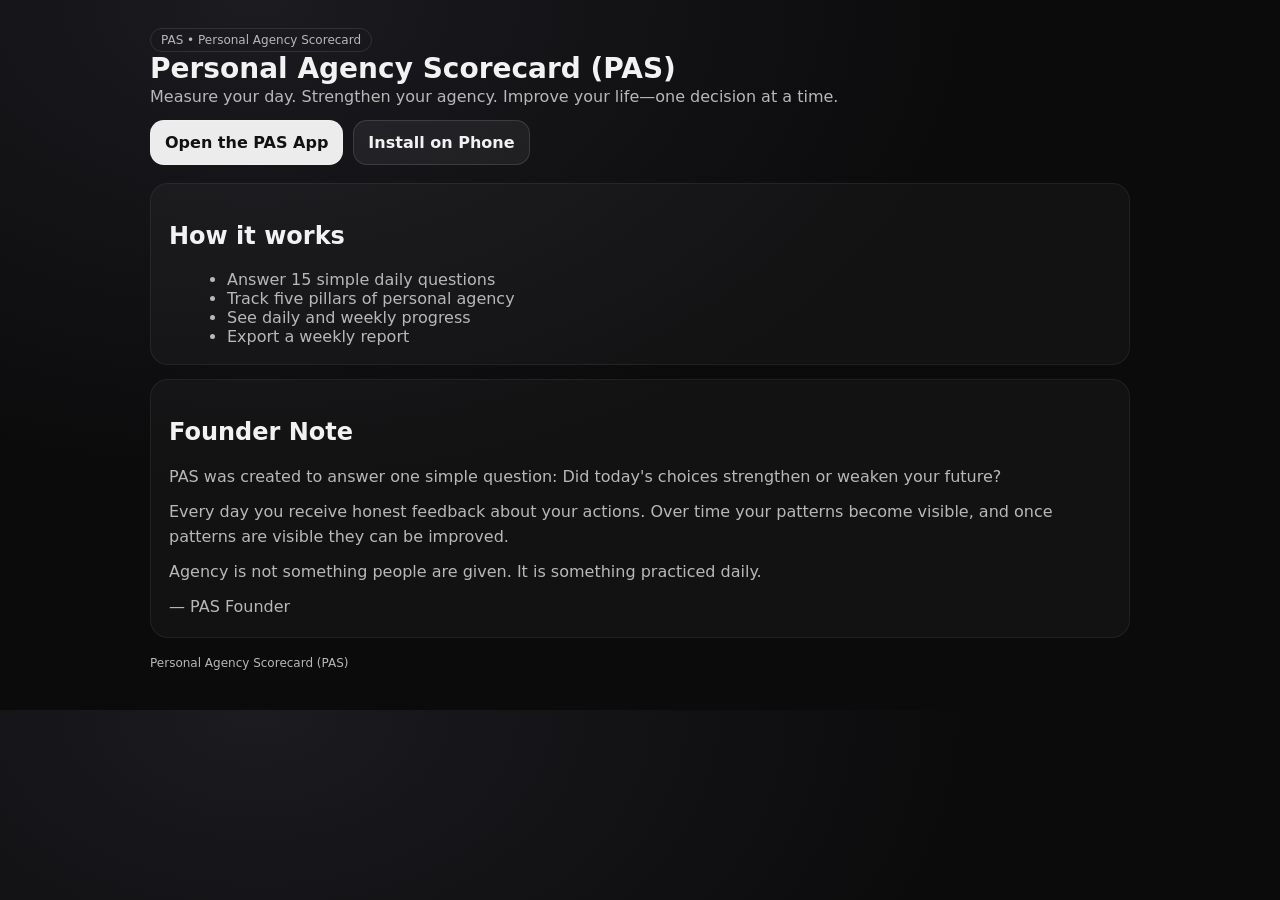
==== index.html @ 323c85a0 "Add PAS landing page" ====
<!doctype html>
<html lang="en">
<head>
<meta charset="utf-8"/>
<meta name="viewport" content="width=device-width,initial-scale=1"/>
<meta name="theme-color" content="#111111"/>
<title>Personal Agency Scorecard (PAS)</title>

<style>
:root{--bg:#0b0b0c;--text:#f2f2f2;--muted:#b8b8b8;--card:#121214;--radius:18px}

body{
margin:0;
font-family:system-ui,-apple-system,Segoe UI,Roboto,Helvetica,Arial,sans-serif;
background:radial-gradient(1200px 800px at 20% 0%, #1b1b20 0%, var(--bg) 60%);
color:var(--text)
}

.wrap{
max-width:980px;
margin:0 auto;
padding:28px 18px 40px
}

.hero{display:grid;gap:12px}

h1{margin:0;font-size:28px}

p{margin:0;color:var(--muted);line-height:1.55}

.tag{
display:inline-block;
font-size:12px;
color:var(--muted);
border:1px solid rgba(255,255,255,.10);
padding:4px 10px;
border-radius:999px
}

.btns{
display:flex;
gap:10px;
flex-wrap:wrap;
margin-top:10px
}

a.btn{
display:inline-flex;
align-items:center;
justify-content:center;
padding:12px 14px;
border-radius:14px;
font-weight:800;
text-decoration:none;
border:1px solid rgba(255,255,255,.12)
}

.primary{
background:rgba(255,255,255,.92);
color:#111
}

.ghost{
background:rgba(255,255,255,.06);
color:var(--text)
}

.grid{
display:grid;
gap:14px;
margin-top:18px
}

.card{
background:rgba(255,255,255,.03);
border:1px solid rgba(255,255,255,.06);
border-radius:var(--radius);
padding:18px
}

.list{
margin:10px 0 0 18px;
color:var(--muted)
}

.footer{
margin-top:18px;
color:var(--muted);
font-size:12px
}

.link{
color:#ffffff;
font-weight:700;
text-decoration:none
}
</style>
</head>

<body>

<div class="wrap">

<span class="tag">PAS • Personal Agency Scorecard</span>

<h1>Personal Agency Scorecard (PAS)</h1>

<p>
Measure your day. Strengthen your agency. Improve your life—one decision at a time.
</p>

<div class="btns">

<a class="btn primary" href="./app/">Open the PAS App</a>

<a class="btn ghost" href="./app/">Install on Phone</a>

</div>

<div class="grid">

<div class="card">

<h2>How it works</h2>

<ul class="list">

<li>Answer 15 simple daily questions</li>

<li>Track five pillars of personal agency</li>

<li>See daily and weekly progress</li>

<li>Export a weekly report</li>

</ul>

</div>

<div class="card">

<h2>Founder Note</h2>

<p>
PAS was created to answer one simple question:
Did today's choices strengthen or weaken your future?
</p>

<p style="margin-top:10px;">
Every day you receive honest feedback about your actions. Over time your patterns become visible, and once patterns are visible they can be improved.
</p>

<p style="margin-top:10px;">
Agency is not something people are given. It is something practiced daily.
</p>

<p style="margin-top:10px;">
— PAS Founder
</p>

</div>

</div>

<div class="footer">

Personal Agency Scorecard (PAS)

</div>

</div>

</body>
</html>
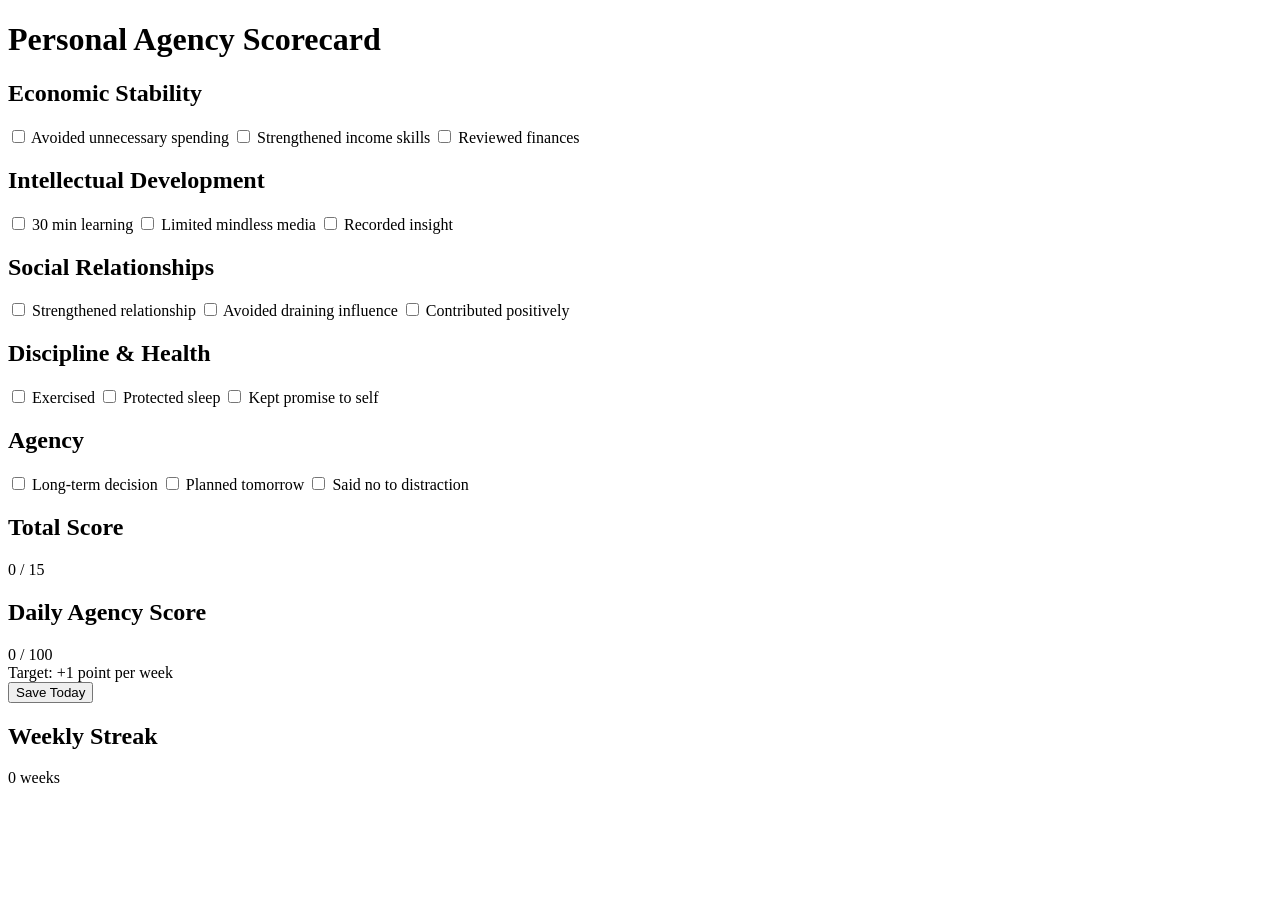
==== commit 938b8031: "Install PAS engine" ====
--- a/index.html
+++ b/index.html
@@ -1,174 +1,98 @@
-<!doctype html>
+<!DOCTYPE html>
 <html lang="en">
+
 <head>
-<meta charset="utf-8"/>
-<meta name="viewport" content="width=device-width,initial-scale=1"/>
-<meta name="theme-color" content="#111111"/>
-<title>Personal Agency Scorecard (PAS)</title>
 
-<style>
-:root{--bg:#0b0b0c;--text:#f2f2f2;--muted:#b8b8b8;--card:#121214;--radius:18px}
+<meta charset="UTF-8">
+<meta name="viewport" content="width=device-width, initial-scale=1">
 
-body{
-margin:0;
-font-family:system-ui,-apple-system,Segoe UI,Roboto,Helvetica,Arial,sans-serif;
-background:radial-gradient(1200px 800px at 20% 0%, #1b1b20 0%, var(--bg) 60%);
-color:var(--text)
-}
+<title>PAS</title>
 
-.wrap{
-max-width:980px;
-margin:0 auto;
-padding:28px 18px 40px
-}
+<link rel="stylesheet" href="styles.css">
 
-.hero{display:grid;gap:12px}
-
-h1{margin:0;font-size:28px}
-
-p{margin:0;color:var(--muted);line-height:1.55}
-
-.tag{
-display:inline-block;
-font-size:12px;
-color:var(--muted);
-border:1px solid rgba(255,255,255,.10);
-padding:4px 10px;
-border-radius:999px
-}
-
-.btns{
-display:flex;
-gap:10px;
-flex-wrap:wrap;
-margin-top:10px
-}
-
-a.btn{
-display:inline-flex;
-align-items:center;
-justify-content:center;
-padding:12px 14px;
-border-radius:14px;
-font-weight:800;
-text-decoration:none;
-border:1px solid rgba(255,255,255,.12)
-}
-
-.primary{
-background:rgba(255,255,255,.92);
-color:#111
-}
-
-.ghost{
-background:rgba(255,255,255,.06);
-color:var(--text)
-}
-
-.grid{
-display:grid;
-gap:14px;
-margin-top:18px
-}
-
-.card{
-background:rgba(255,255,255,.03);
-border:1px solid rgba(255,255,255,.06);
-border-radius:var(--radius);
-padding:18px
-}
-
-.list{
-margin:10px 0 0 18px;
-color:var(--muted)
-}
-
-.footer{
-margin-top:18px;
-color:var(--muted);
-font-size:12px
-}
-
-.link{
-color:#ffffff;
-font-weight:700;
-text-decoration:none
-}
-</style>
 </head>
 
 <body>
 
-<div class="wrap">
+<h1>Personal Agency Scorecard</h1>
 
-<span class="tag">PAS • Personal Agency Scorecard</span>
+<div class="scorecard">
 
-<h1>Personal Agency Scorecard (PAS)</h1>
+<div class="pillar">
 
-<p>
-Measure your day. Strengthen your agency. Improve your life—one decision at a time.
-</p>
+<h2>Economic Stability</h2>
 
-<div class="btns">
-
-<a class="btn primary" href="./app/">Open the PAS App</a>
-
-<a class="btn ghost" href="./app/">Install on Phone</a>
+<label><input type="checkbox" class="score"> Avoided unnecessary spending</label>
+<label><input type="checkbox" class="score"> Strengthened income skills</label>
+<label><input type="checkbox" class="score"> Reviewed finances</label>
 
 </div>
 
-<div class="grid">
+<div class="pillar">
 
-<div class="card">
+<h2>Intellectual Development</h2>
 
-<h2>How it works</h2>
-
-<ul class="list">
-
-<li>Answer 15 simple daily questions</li>
-
-<li>Track five pillars of personal agency</li>
-
-<li>See daily and weekly progress</li>
-
-<li>Export a weekly report</li>
-
-</ul>
+<label><input type="checkbox" class="score"> 30 min learning</label>
+<label><input type="checkbox" class="score"> Limited mindless media</label>
+<label><input type="checkbox" class="score"> Recorded insight</label>
 
 </div>
 
-<div class="card">
+<div class="pillar">
 
-<h2>Founder Note</h2>
+<h2>Social Relationships</h2>
 
-<p>
-PAS was created to answer one simple question:
-Did today's choices strengthen or weaken your future?
-</p>
+<label><input type="checkbox" class="score"> Strengthened relationship</label>
+<label><input type="checkbox" class="score"> Avoided draining influence</label>
+<label><input type="checkbox" class="score"> Contributed positively</label>
 
-<p style="margin-top:10px;">
-Every day you receive honest feedback about your actions. Over time your patterns become visible, and once patterns are visible they can be improved.
-</p>
+</div>
 
-<p style="margin-top:10px;">
-Agency is not something people are given. It is something practiced daily.
-</p>
+<div class="pillar">
 
-<p style="margin-top:10px;">
-— PAS Founder
-</p>
+<h2>Discipline & Health</h2>
+
+<label><input type="checkbox" class="score"> Exercised</label>
+<label><input type="checkbox" class="score"> Protected sleep</label>
+<label><input type="checkbox" class="score"> Kept promise to self</label>
+
+</div>
+
+<div class="pillar">
+
+<h2>Agency</h2>
+
+<label><input type="checkbox" class="score"> Long-term decision</label>
+<label><input type="checkbox" class="score"> Planned tomorrow</label>
+<label><input type="checkbox" class="score"> Said no to distraction</label>
 
 </div>
 
 </div>
 
-<div class="footer">
+<div class="results">
 
-Personal Agency Scorecard (PAS)
+<h2>Total Score</h2>
 
+<div id="total">0 / 15</div>
+
+<h2>Daily Agency Score</h2>
+
+<div id="agencyScore">0 / 100</div>
+
+<div class="target">
+Target: +1 point per week
 </div>
 
 </div>
 
+<button onclick="saveDay()">Save Today</button>
+
+<h2>Weekly Streak</h2>
+
+<div id="streak">0 weeks</div>
+
+<script src="app.js"></script>
+
 </body>
 </html>
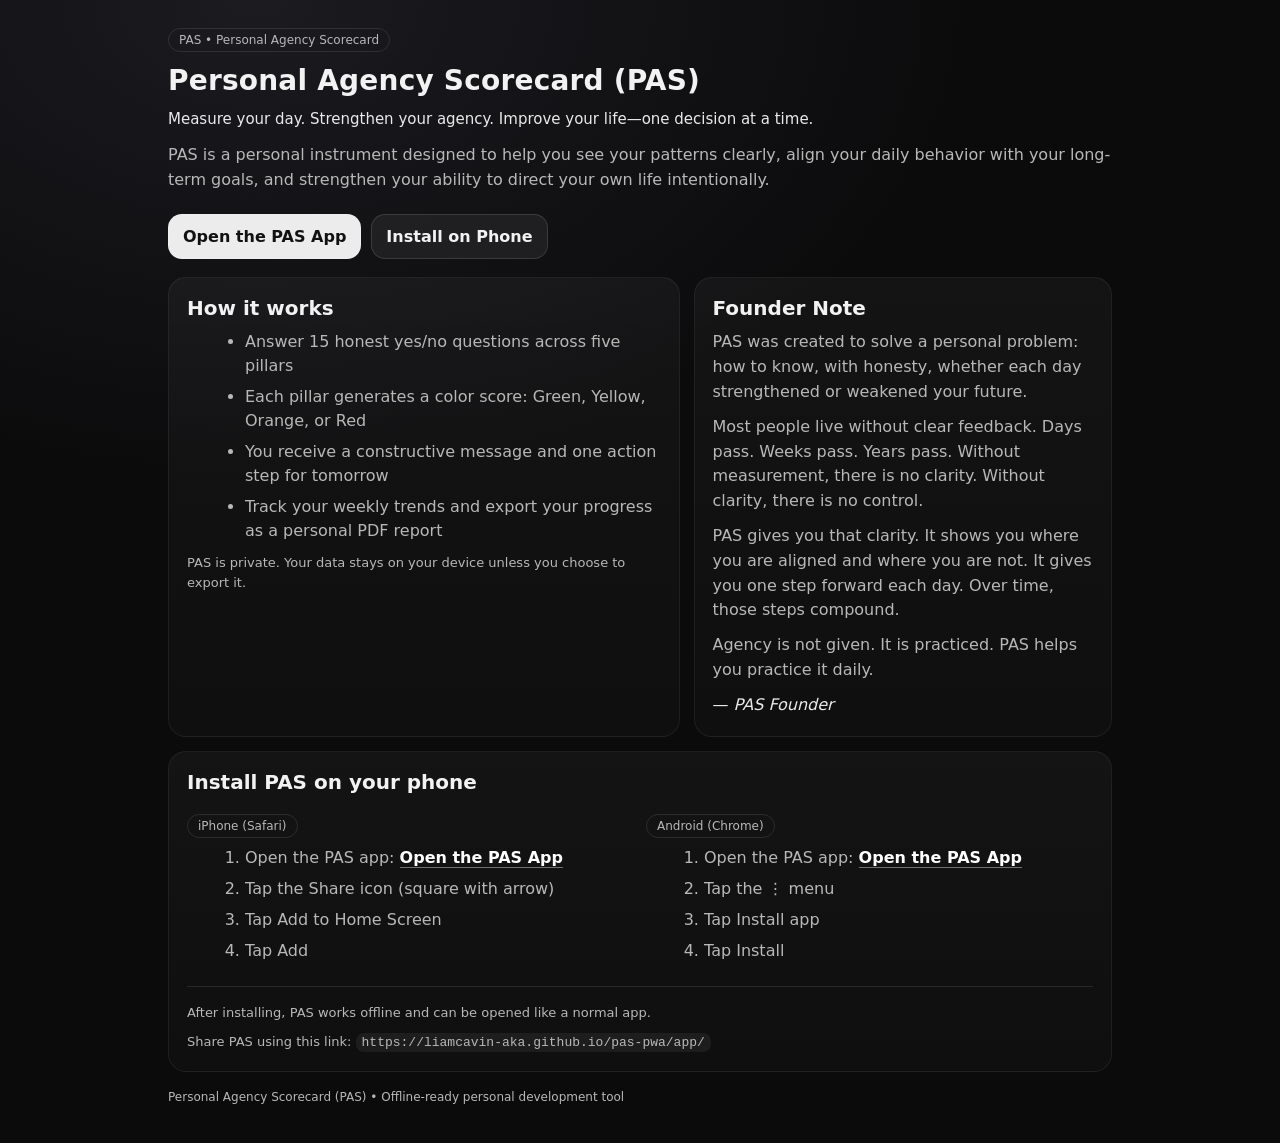
==== commit 18a1c794: "Update index.html" ====
--- a/index.html
+++ b/index.html
@@ -1,98 +1,317 @@
-<!DOCTYPE html>
+<!doctype html>
 <html lang="en">
-
 <head>
-
-<meta charset="UTF-8">
-<meta name="viewport" content="width=device-width, initial-scale=1">
-
-<title>PAS</title>
-
-<link rel="stylesheet" href="styles.css">
-
+  <meta charset="utf-8"/>
+  <meta name="viewport" content="width=device-width,initial-scale=1"/>
+  <meta name="theme-color" content="#111111"/>
+  <title>Personal Agency Scorecard (PAS)</title>
+  <style>
+    :root{
+      --bg:#0b0b0c;
+      --text:#f2f2f2;
+      --muted:#b8b8b8;
+      --card:#121214;
+      --radius:18px;
+    }
+
+    *{box-sizing:border-box}
+
+    body{
+      margin:0;
+      font-family:system-ui,-apple-system,Segoe UI,Roboto,Helvetica,Arial,sans-serif;
+      background:radial-gradient(1200px 800px at 20% 0%, #1b1b20 0%, var(--bg) 60%);
+      color:var(--text);
+    }
+
+    .wrap{
+      max-width:980px;
+      margin:0 auto;
+      padding:28px 18px 40px;
+    }
+
+    .hero{
+      display:grid;
+      gap:12px;
+    }
+
+    h1{
+      margin:0;
+      font-size:28px;
+      letter-spacing:.2px;
+    }
+
+    h2{
+      margin:0 0 10px 0;
+      font-size:20px;
+    }
+
+    p{
+      margin:0;
+      color:var(--muted);
+      line-height:1.55;
+    }
+
+    .tag{
+      display:inline-block;
+      width:max-content;
+      font-size:12px;
+      color:var(--muted);
+      border:1px solid rgba(255,255,255,.10);
+      padding:4px 10px;
+      border-radius:999px;
+    }
+
+    .btns{
+      display:flex;
+      gap:10px;
+      flex-wrap:wrap;
+      margin-top:10px;
+    }
+
+    a.btn{
+      display:inline-flex;
+      align-items:center;
+      justify-content:center;
+      padding:12px 14px;
+      border-radius:14px;
+      font-weight:800;
+      text-decoration:none;
+      border:1px solid rgba(255,255,255,.12);
+      transition:.15s ease;
+    }
+
+    a.btn:hover{
+      transform:translateY(-1px);
+    }
+
+    .primary{
+      background:rgba(255,255,255,.92);
+      color:#111;
+      border-color:rgba(255,255,255,.6);
+    }
+
+    .ghost{
+      background:rgba(255,255,255,.06);
+      color:var(--text);
+    }
+
+    .grid{
+      display:grid;
+      gap:14px;
+      margin-top:18px;
+    }
+
+    @media(min-width:900px){
+      .grid{grid-template-columns:1.1fr .9fr;}
+    }
+
+    .card{
+      background:linear-gradient(180deg, rgba(255,255,255,.04), rgba(255,255,255,.02));
+      border:1px solid rgba(255,255,255,.06);
+      border-radius:var(--radius);
+      padding:18px;
+    }
+
+    .list{
+      margin:10px 0 0 18px;
+      color:var(--muted);
+    }
+
+    .list li{
+      margin:7px 0;
+      line-height:1.5;
+    }
+
+    .hr{
+      border-top:1px solid rgba(255,255,255,.10);
+      margin:16px 0;
+    }
+
+    .footer{
+      margin-top:18px;
+      color:var(--muted);
+      font-size:12px;
+    }
+
+    code{
+      background:rgba(255,255,255,.06);
+      padding:2px 6px;
+      border-radius:8px;
+    }
+
+    .two{
+      display:grid;
+      gap:12px;
+    }
+
+    @media(min-width:900px){
+      .two{grid-template-columns:1fr 1fr;}
+    }
+
+    .step{
+      margin-top:10px;
+    }
+
+    .step ol{
+      margin:8px 0 0 18px;
+      color:var(--muted);
+    }
+
+    .step li{
+      margin:7px 0;
+      line-height:1.5;
+    }
+
+    .tip{
+      margin-top:10px;
+      color:var(--muted);
+      font-size:13px;
+      line-height:1.5;
+    }
+
+    .tagline{
+      font-size:15px;
+      color:#eaeaea;
+      line-height:1.45;
+    }
+
+    .link{
+      color:#ffffff;
+      font-weight:700;
+      text-decoration:none;
+      border-bottom:1px solid rgba(255,255,255,.4);
+    }
+
+    .link:hover{
+      border-bottom:1px solid rgba(255,255,255,.8);
+    }
+  </style>
 </head>
-
 <body>
-
-<h1>Personal Agency Scorecard</h1>
-
-<div class="scorecard">
-
-<div class="pillar">
-
-<h2>Economic Stability</h2>
-
-<label><input type="checkbox" class="score"> Avoided unnecessary spending</label>
-<label><input type="checkbox" class="score"> Strengthened income skills</label>
-<label><input type="checkbox" class="score"> Reviewed finances</label>
-
-</div>
-
-<div class="pillar">
-
-<h2>Intellectual Development</h2>
-
-<label><input type="checkbox" class="score"> 30 min learning</label>
-<label><input type="checkbox" class="score"> Limited mindless media</label>
-<label><input type="checkbox" class="score"> Recorded insight</label>
-
-</div>
-
-<div class="pillar">
-
-<h2>Social Relationships</h2>
-
-<label><input type="checkbox" class="score"> Strengthened relationship</label>
-<label><input type="checkbox" class="score"> Avoided draining influence</label>
-<label><input type="checkbox" class="score"> Contributed positively</label>
-
-</div>
-
-<div class="pillar">
-
-<h2>Discipline & Health</h2>
-
-<label><input type="checkbox" class="score"> Exercised</label>
-<label><input type="checkbox" class="score"> Protected sleep</label>
-<label><input type="checkbox" class="score"> Kept promise to self</label>
-
-</div>
-
-<div class="pillar">
-
-<h2>Agency</h2>
-
-<label><input type="checkbox" class="score"> Long-term decision</label>
-<label><input type="checkbox" class="score"> Planned tomorrow</label>
-<label><input type="checkbox" class="score"> Said no to distraction</label>
-
-</div>
-
-</div>
-
-<div class="results">
-
-<h2>Total Score</h2>
-
-<div id="total">0 / 15</div>
-
-<h2>Daily Agency Score</h2>
-
-<div id="agencyScore">0 / 100</div>
-
-<div class="target">
-Target: +1 point per week
-</div>
-
-</div>
-
-<button onclick="saveDay()">Save Today</button>
-
-<h2>Weekly Streak</h2>
-
-<div id="streak">0 weeks</div>
-
-<script src="app.js"></script>
-
+  <div class="wrap">
+
+    <div class="hero">
+      <span class="tag">PAS • Personal Agency Scorecard</span>
+
+      <h1>Personal Agency Scorecard (PAS)</h1>
+
+      <div class="tagline">
+        Measure your day. Strengthen your agency. Improve your life—one decision at a time.
+      </div>
+
+      <p>
+        PAS is a personal instrument designed to help you see your patterns clearly,
+        align your daily behavior with your long-term goals, and strengthen your ability
+        to direct your own life intentionally.
+      </p>
+
+      <div class="btns">
+        <a class="btn primary" href="./app/">Open the PAS App</a>
+
+        <a class="btn ghost" href="./app/"
+           onclick="alert('Tip: On iPhone, tap Share → Add to Home Screen after the app opens.'); return true;">
+          Install on Phone
+        </a>
+      </div>
+    </div>
+
+    <div class="grid">
+
+      <div class="card">
+        <h2>How it works</h2>
+
+        <ul class="list">
+          <li>Answer 15 honest yes/no questions across five pillars</li>
+          <li>Each pillar generates a color score: Green, Yellow, Orange, or Red</li>
+          <li>You receive a constructive message and one action step for tomorrow</li>
+          <li>Track your weekly trends and export your progress as a personal PDF report</li>
+        </ul>
+
+        <div class="tip">
+          PAS is private. Your data stays on your device unless you choose to export it.
+        </div>
+      </div>
+
+      <div class="card">
+        <h2>Founder Note</h2>
+
+        <p>
+          PAS was created to solve a personal problem: how to know, with honesty,
+          whether each day strengthened or weakened your future.
+        </p>
+
+        <p style="margin-top:10px;">
+          Most people live without clear feedback. Days pass. Weeks pass. Years pass.
+          Without measurement, there is no clarity. Without clarity, there is no control.
+        </p>
+
+        <p style="margin-top:10px;">
+          PAS gives you that clarity. It shows you where you are aligned and where you are not.
+          It gives you one step forward each day. Over time, those steps compound.
+        </p>
+
+        <p style="margin-top:10px;">
+          Agency is not given. It is practiced. PAS helps you practice it daily.
+        </p>
+
+        <p style="margin-top:10px;color:#eaeaea;">
+          — <em>PAS Founder</em>
+        </p>
+      </div>
+
+    </div>
+
+    <div class="card" style="margin-top:14px;">
+      <h2>Install PAS on your phone</h2>
+
+      <div class="two">
+
+        <div class="step">
+          <div class="tag">iPhone (Safari)</div>
+
+          <ol>
+            <li>
+              Open the PAS app:
+              <a class="link" href="./app/">Open the PAS App</a>
+            </li>
+            <li>Tap the Share icon (square with arrow)</li>
+            <li>Tap Add to Home Screen</li>
+            <li>Tap Add</li>
+          </ol>
+        </div>
+
+        <div class="step">
+          <div class="tag">Android (Chrome)</div>
+
+          <ol>
+            <li>
+              Open the PAS app:
+              <a class="link" href="./app/">Open the PAS App</a>
+            </li>
+            <li>Tap the ⋮ menu</li>
+            <li>Tap Install app</li>
+            <li>Tap Install</li>
+          </ol>
+        </div>
+
+      </div>
+
+      <div class="hr"></div>
+
+      <div class="tip">
+        After installing, PAS works offline and can be opened like a normal app.
+      </div>
+
+      <div class="tip">
+        Share PAS using this link:
+        <code>https://liamcavin-aka.github.io/pas-pwa/app/</code>
+      </div>
+    </div>
+
+    <div class="footer">
+      Personal Agency Scorecard (PAS) • Offline-ready personal development tool
+    </div>
+
+  </div>
 </body>
 </html>
